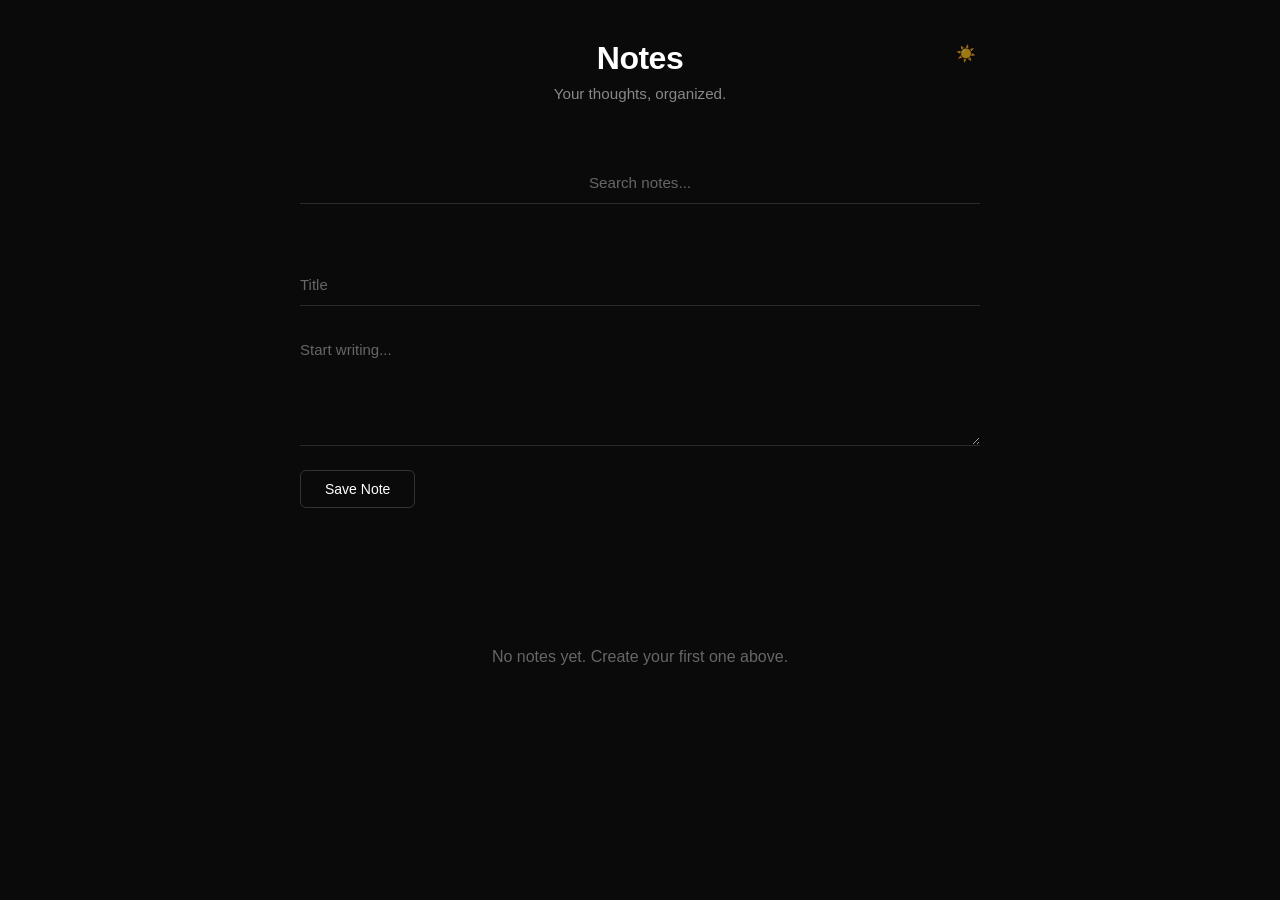
==== index.html @ 2812a77c "Rename notes-app.html to index.html" ====
<!DOCTYPE html>
<html lang="en">

<head>
    <meta charset="UTF-8">
    <meta name="viewport" content="width=device-width, initial-scale=1.0">
    <title>Notes App</title>
    <style>
        * {
            margin: 0;
            padding: 0;
            box-sizing: border-box;
        }

        :root {
            --bg-primary: #0a0a0a;
            --bg-secondary: transparent;
            --text-primary: #ffffff;
            --text-secondary: #888;
            --text-tertiary: #666;
            --border-color: #2a2a2a;
            --border-light: #1a1a1a;
            --hover-bg: #1a1a1a;
            --button-border: #333;
            --button-hover-border: #666;
        }

        [data-theme="light"] {
            --bg-primary: #ffffff;
            --bg-secondary: transparent;
            --text-primary: #0a0a0a;
            --text-secondary: #666;
            --text-tertiary: #999;
            --border-color: #e0e0e0;
            --border-light: #f0f0f0;
            --hover-bg: #f5f5f5;
            --button-border: #d0d0d0;
            --button-hover-border: #999;
        }

        body {
            font-family: -apple-system, BlinkMacSystemFont, 'Segoe UI', Roboto, Oxygen, Ubuntu, Cantarell, sans-serif;
            background: var(--bg-primary);
            min-height: 100vh;
            padding: 40px 20px;
            color: var(--text-primary);
            transition: background-color 0.3s, color 0.3s;
        }

        .container {
            max-width: 680px;
            margin: 0 auto;
            position: relative;
        }

        .theme-toggle {
            position: absolute;
            top: 0;
            right: 0;
            background: transparent;
            border: none;
            color: var(--text-tertiary);
            padding: 4px;
            border-radius: 4px;
            font-size: 16px;
            cursor: pointer;
            transition: all 0.2s;
            display: flex;
            align-items: center;
            justify-content: center;
            opacity: 0.6;
        }

        .theme-toggle:hover {
            opacity: 1;
            transform: scale(1.1);
        }

        h1 {
            color: var(--text-primary);
            text-align: center;
            margin-bottom: 8px;
            font-size: 2em;
            font-weight: 600;
            letter-spacing: -0.5px;
        }

        .subtitle {
            text-align: center;
            color: var(--text-secondary);
            font-size: 0.95em;
            margin-bottom: 60px;
            font-weight: 400;
        }

        .new-note-section {
            background: var(--bg-secondary);
            border: none;
            padding: 0;
            margin-bottom: 60px;
        }

        input,
        textarea {
            width: 100%;
            padding: 12px 0;
            margin-bottom: 20px;
            background: transparent;
            border: none;
            border-bottom: 1px solid var(--border-color);
            font-size: 15px;
            font-family: inherit;
            color: var(--text-primary);
            transition: border-color 0.3s;
        }

        input:focus,
        textarea:focus {
            outline: none;
            border-bottom-color: var(--text-secondary);
        }

        input::placeholder,
        textarea::placeholder {
            color: var(--text-tertiary);
        }

        textarea {
            min-height: 120px;
            resize: vertical;
            line-height: 1.6;
        }

        button {
            background: transparent;
            color: var(--text-primary);
            border: 1px solid var(--button-border);
            padding: 10px 24px;
            border-radius: 6px;
            font-size: 14px;
            font-weight: 500;
            cursor: pointer;
            transition: all 0.2s;
        }

        button:hover {
            border-color: var(--button-hover-border);
            background: var(--hover-bg);
        }

        button:active {
            transform: scale(0.98);
        }

        .notes-grid {
            display: flex;
            flex-direction: column;
            gap: 0;
        }

        .note-card {
            background: var(--bg-secondary);
            border: none;
            border-bottom: 1px solid var(--border-light);
            padding: 40px 0;
            transition: all 0.2s;
        }

        .note-card:last-child {
            border-bottom: none;
        }

        .note-date {
            font-size: 0.8em;
            color: var(--text-tertiary);
            margin-bottom: 12px;
            font-weight: 400;
            letter-spacing: 0.5px;
        }

        .note-title {
            font-size: 1.5em;
            font-weight: 600;
            color: var(--text-primary);
            margin-bottom: 12px;
            word-wrap: break-word;
            letter-spacing: -0.5px;
            line-height: 1.3;
        }

        .note-content {
            color: var(--text-secondary);
            line-height: 1.7;
            margin-bottom: 20px;
            word-wrap: break-word;
            white-space: pre-wrap;
            font-size: 0.95em;
        }

        .note-actions {
            display: flex;
            gap: 12px;
            align-items: center;
        }

        .read-time {
            color: var(--text-tertiary);
            font-size: 0.85em;
            margin-left: auto;
        }

        .delete-btn {
            background: transparent;
            color: var(--text-secondary);
            border: 1px solid var(--border-color);
            padding: 6px 16px;
            font-size: 13px;
        }

        .delete-btn:hover {
            background: transparent;
            color: #ff6666;
            border-color: #ff6666;
        }

        .edit-btn {
            background: transparent;
            color: var(--text-secondary);
            border: 1px solid var(--border-color);
            padding: 6px 16px;
            font-size: 13px;
        }

        .edit-btn:hover {
            background: transparent;
            color: var(--text-primary);
            border-color: var(--button-hover-border);
        }

        .empty-state {
            text-align: center;
            color: var(--text-tertiary);
            font-size: 1em;
            margin-top: 80px;
            font-weight: 400;
        }

        .search-box {
            background: var(--bg-secondary);
            border: none;
            padding: 0;
            margin-bottom: 40px;
        }

        .search-box input {
            text-align: center;
            font-size: 0.95em;
        }
    </style>
</head>

<body>
    <div class="container">
        <button class="theme-toggle" id="themeToggle">☀️</button>
        <h1>Notes</h1>
        <div class="subtitle">Your thoughts, organized.</div>

        <div class="search-box">
            <input type="text" id="searchInput" placeholder="Search notes...">
        </div>

        <div class="new-note-section">
            <input type="text" id="noteTitle" placeholder="Title">
            <textarea id="noteContent" placeholder="Start writing..."></textarea>
            <button id="addNoteBtn">Save Note</button>
        </div>

        <div class="notes-grid" id="notesGrid"></div>
        <div class="empty-state" id="emptyState" style="display: none;">
            No notes yet. Create your first one above.
        </div>
    </div>

    <script>
        class NotesApp {
            constructor() {
                this.notes = this.loadNotes();
                this.editingId = null;
                this.theme = this.loadTheme();
                this.init();
            }

            init() {
                this.applyTheme();
                this.render();
                this.attachEventListeners();
            }

            loadTheme() {
                return localStorage.getItem('theme') || 'dark';
            }

            saveTheme(theme) {
                localStorage.setItem('theme', theme);
            }

            applyTheme() {
                const body = document.body;
                const themeToggle = document.getElementById('themeToggle');

                if (this.theme === 'light') {
                    body.setAttribute('data-theme', 'light');
                    themeToggle.textContent = '🌙';
                } else {
                    body.removeAttribute('data-theme');
                    themeToggle.textContent = '☀️';
                }
            }

            toggleTheme() {
                this.theme = this.theme === 'dark' ? 'light' : 'dark';
                this.saveTheme(this.theme);
                this.applyTheme();
            }

            loadNotes() {
                const stored = localStorage.getItem('notes');
                return stored ? JSON.parse(stored) : [];
            }

            saveNotes() {
                localStorage.setItem('notes', JSON.stringify(this.notes));
            }

            addNote(title, content) {
                const note = {
                    id: Date.now(),
                    title: title || 'Untitled Note',
                    content: content,
                    date: new Date().toLocaleDateString('en-US', {
                        year: 'numeric',
                        month: 'short',
                        day: 'numeric',
                        hour: '2-digit',
                        minute: '2-digit'
                    })
                };
                this.notes.unshift(note);
                this.saveNotes();
                this.render();
            }

            deleteNote(id) {
                this.notes = this.notes.filter(note => note.id !== id);
                this.saveNotes();
                this.render();
            }

            editNote(id) {
                const note = this.notes.find(n => n.id === id);
                if (note) {
                    document.getElementById('noteTitle').value = note.title;
                    document.getElementById('noteContent').value = note.content;
                    document.getElementById('addNoteBtn').textContent = 'Update Note';
                    this.editingId = id;
                    window.scrollTo({ top: 0, behavior: 'smooth' });
                }
            }

            updateNote(id, title, content) {
                const note = this.notes.find(n => n.id === id);
                if (note) {
                    note.title = title || 'Untitled Note';
                    note.content = content;
                    note.date = new Date().toLocaleDateString('en-US', {
                        year: 'numeric',
                        month: 'short',
                        day: 'numeric',
                        hour: '2-digit',
                        minute: '2-digit'
                    });
                    this.saveNotes();
                    this.render();
                }
            }

            searchNotes(query) {
                const filtered = this.notes.filter(note =>
                    note.title.toLowerCase().includes(query.toLowerCase()) ||
                    note.content.toLowerCase().includes(query.toLowerCase())
                );
                this.renderNotes(filtered);
            }

            renderNotes(notesToRender = this.notes) {
                const grid = document.getElementById('notesGrid');
                const emptyState = document.getElementById('emptyState');

                if (notesToRender.length === 0) {
                    grid.innerHTML = '';
                    emptyState.style.display = 'block';
                    return;
                }

                emptyState.style.display = 'none';
                grid.innerHTML = notesToRender.map(note => `
                    <div class="note-card">
                        <div class="note-date">${note.date}</div>
                        <div class="note-title">${this.escapeHtml(note.title)}</div>
                        <div class="note-content">${this.escapeHtml(note.content)}</div>
                        <div class="note-actions">
                            <button class="edit-btn" onclick="app.editNote(${note.id})">Edit</button>
                            <button class="delete-btn" onclick="app.deleteNote(${note.id})">Delete</button>
                            <span class="read-time">${this.calculateReadTime(note.content)} min</span>
                        </div>
                    </div>
                `).join('');
            }

            escapeHtml(text) {
                const div = document.createElement('div');
                div.textContent = text;
                return div.innerHTML;
            }

            calculateReadTime(content) {
                const wordsPerMinute = 200;
                const words = content.trim().split(/\s+/).length;
                const time = Math.ceil(words / wordsPerMinute);
                return time || 1;
            }

            render() {
                this.renderNotes();
            }

            attachEventListeners() {
                const addBtn = document.getElementById('addNoteBtn');
                const titleInput = document.getElementById('noteTitle');
                const contentInput = document.getElementById('noteContent');
                const searchInput = document.getElementById('searchInput');
                const themeToggle = document.getElementById('themeToggle');

                // Theme toggle
                themeToggle.addEventListener('click', () => {
                    this.toggleTheme();
                });

                addBtn.addEventListener('click', () => {
                    const title = titleInput.value.trim();
                    const content = contentInput.value.trim();

                    if (!content) {
                        alert('Please write some content for your note!');
                        return;
                    }

                    if (this.editingId) {
                        this.updateNote(this.editingId, title, content);
                        this.editingId = null;
                        addBtn.textContent = 'Save Note';
                    } else {
                        this.addNote(title, content);
                    }

                    titleInput.value = '';
                    contentInput.value = '';
                });

                // Allow Enter in title to move to content
                titleInput.addEventListener('keypress', (e) => {
                    if (e.key === 'Enter') {
                        e.preventDefault();
                        contentInput.focus();
                    }
                });

                // Allow Ctrl+Enter to save
                contentInput.addEventListener('keypress', (e) => {
                    if (e.key === 'Enter' && e.ctrlKey) {
                        addBtn.click();
                    }
                });

                // Search functionality
                searchInput.addEventListener('input', (e) => {
                    this.searchNotes(e.target.value);
                });
            }
        }

        const app = new NotesApp();
    </script>
</body>

</html>
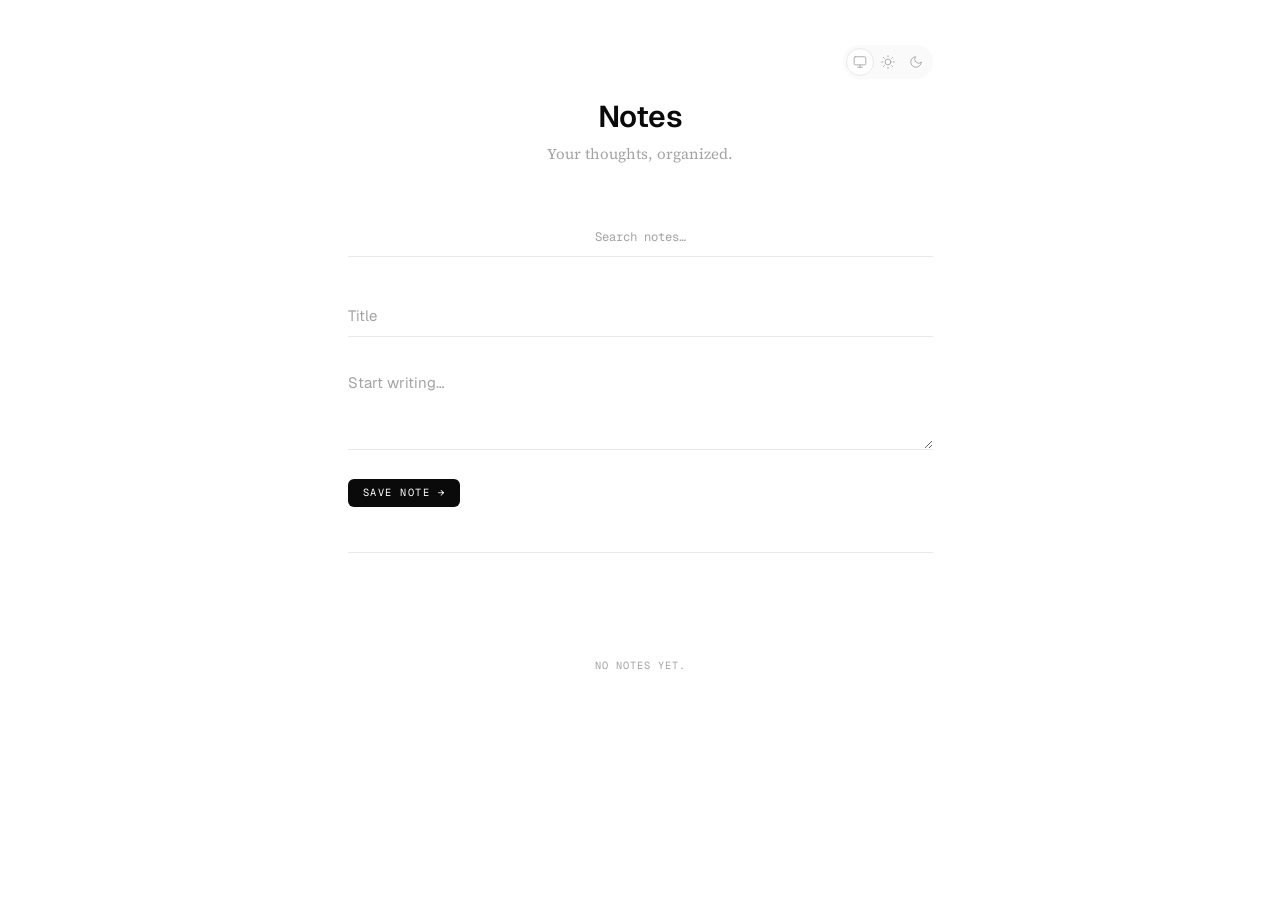
==== commit 2ed18ade: "update" ====
--- a/index.html
+++ b/index.html
@@ -1,496 +1,72 @@
 <!DOCTYPE html>
 <html lang="en">
-
 <head>
     <meta charset="UTF-8">
     <meta name="viewport" content="width=device-width, initial-scale=1.0">
-    <title>Notes App</title>
-    <style>
-        * {
-            margin: 0;
-            padding: 0;
-            box-sizing: border-box;
-        }
+    <title>notes</title>
+    <link rel="preconnect" href="https://fonts.googleapis.com">
+    <link rel="preconnect" href="https://fonts.gstatic.com" crossorigin>
+    <link href="https://fonts.googleapis.com/css2?family=Geist:wght@400;500;600&family=Geist+Mono:wght@400;500&family=Source+Serif+4:opsz,wght@8..60,400;8..60,600&display=swap" rel="stylesheet">
+    <link rel="stylesheet" href="style.css">
+    <script>
+        (function () {
+            var t = localStorage.getItem('theme') || 'system';
+            var effective = t === 'system'
+                ? (window.matchMedia('(prefers-color-scheme:light)').matches ? 'light' : 'dark')
+                : t;
+            if (effective === 'light') document.documentElement.setAttribute('data-theme', 'light');
+        })();
+    </script>
+</head>
+<body>
 
-        :root {
-            --bg-primary: #0a0a0a;
-            --bg-secondary: transparent;
-            --text-primary: #ffffff;
-            --text-secondary: #888;
-            --text-tertiary: #666;
-            --border-color: #2a2a2a;
-            --border-light: #1a1a1a;
-            --hover-bg: #1a1a1a;
-            --button-border: #333;
-            --button-hover-border: #666;
-        }
-
-        [data-theme="light"] {
-            --bg-primary: #ffffff;
-            --bg-secondary: transparent;
-            --text-primary: #0a0a0a;
-            --text-secondary: #666;
-            --text-tertiary: #999;
-            --border-color: #e0e0e0;
-            --border-light: #f0f0f0;
-            --hover-bg: #f5f5f5;
-            --button-border: #d0d0d0;
-            --button-hover-border: #999;
-        }
-
-        body {
-            font-family: -apple-system, BlinkMacSystemFont, 'Segoe UI', Roboto, Oxygen, Ubuntu, Cantarell, sans-serif;
-            background: var(--bg-primary);
-            min-height: 100vh;
-            padding: 40px 20px;
-            color: var(--text-primary);
-            transition: background-color 0.3s, color 0.3s;
-        }
-
-        .container {
-            max-width: 680px;
-            margin: 0 auto;
-            position: relative;
-        }
-
-        .theme-toggle {
-            position: absolute;
-            top: 0;
-            right: 0;
-            background: transparent;
-            border: none;
-            color: var(--text-tertiary);
-            padding: 4px;
-            border-radius: 4px;
-            font-size: 16px;
-            cursor: pointer;
-            transition: all 0.2s;
-            display: flex;
-            align-items: center;
-            justify-content: center;
-            opacity: 0.6;
-        }
-
-        .theme-toggle:hover {
-            opacity: 1;
-            transform: scale(1.1);
-        }
-
-        h1 {
-            color: var(--text-primary);
-            text-align: center;
-            margin-bottom: 8px;
-            font-size: 2em;
-            font-weight: 600;
-            letter-spacing: -0.5px;
-        }
-
-        .subtitle {
-            text-align: center;
-            color: var(--text-secondary);
-            font-size: 0.95em;
-            margin-bottom: 60px;
-            font-weight: 400;
-        }
-
-        .new-note-section {
-            background: var(--bg-secondary);
-            border: none;
-            padding: 0;
-            margin-bottom: 60px;
-        }
-
-        input,
-        textarea {
-            width: 100%;
-            padding: 12px 0;
-            margin-bottom: 20px;
-            background: transparent;
-            border: none;
-            border-bottom: 1px solid var(--border-color);
-            font-size: 15px;
-            font-family: inherit;
-            color: var(--text-primary);
-            transition: border-color 0.3s;
-        }
-
-        input:focus,
-        textarea:focus {
-            outline: none;
-            border-bottom-color: var(--text-secondary);
-        }
-
-        input::placeholder,
-        textarea::placeholder {
-            color: var(--text-tertiary);
-        }
-
-        textarea {
-            min-height: 120px;
-            resize: vertical;
-            line-height: 1.6;
-        }
-
-        button {
-            background: transparent;
-            color: var(--text-primary);
-            border: 1px solid var(--button-border);
-            padding: 10px 24px;
-            border-radius: 6px;
-            font-size: 14px;
-            font-weight: 500;
-            cursor: pointer;
-            transition: all 0.2s;
-        }
-
-        button:hover {
-            border-color: var(--button-hover-border);
-            background: var(--hover-bg);
-        }
-
-        button:active {
-            transform: scale(0.98);
-        }
-
-        .notes-grid {
-            display: flex;
-            flex-direction: column;
-            gap: 0;
-        }
-
-        .note-card {
-            background: var(--bg-secondary);
-            border: none;
-            border-bottom: 1px solid var(--border-light);
-            padding: 40px 0;
-            transition: all 0.2s;
-        }
-
-        .note-card:last-child {
-            border-bottom: none;
-        }
-
-        .note-date {
-            font-size: 0.8em;
-            color: var(--text-tertiary);
-            margin-bottom: 12px;
-            font-weight: 400;
-            letter-spacing: 0.5px;
-        }
-
-        .note-title {
-            font-size: 1.5em;
-            font-weight: 600;
-            color: var(--text-primary);
-            margin-bottom: 12px;
-            word-wrap: break-word;
-            letter-spacing: -0.5px;
-            line-height: 1.3;
-        }
-
-        .note-content {
-            color: var(--text-secondary);
-            line-height: 1.7;
-            margin-bottom: 20px;
-            word-wrap: break-word;
-            white-space: pre-wrap;
-            font-size: 0.95em;
-        }
-
-        .note-actions {
-            display: flex;
-            gap: 12px;
-            align-items: center;
-        }
-
-        .read-time {
-            color: var(--text-tertiary);
-            font-size: 0.85em;
-            margin-left: auto;
-        }
-
-        .delete-btn {
-            background: transparent;
-            color: var(--text-secondary);
-            border: 1px solid var(--border-color);
-            padding: 6px 16px;
-            font-size: 13px;
-        }
-
-        .delete-btn:hover {
-            background: transparent;
-            color: #ff6666;
-            border-color: #ff6666;
-        }
-
-        .edit-btn {
-            background: transparent;
-            color: var(--text-secondary);
-            border: 1px solid var(--border-color);
-            padding: 6px 16px;
-            font-size: 13px;
-        }
-
-        .edit-btn:hover {
-            background: transparent;
-            color: var(--text-primary);
-            border-color: var(--button-hover-border);
-        }
-
-        .empty-state {
-            text-align: center;
-            color: var(--text-tertiary);
-            font-size: 1em;
-            margin-top: 80px;
-            font-weight: 400;
-        }
-
-        .search-box {
-            background: var(--bg-secondary);
-            border: none;
-            padding: 0;
-            margin-bottom: 40px;
-        }
-
-        .search-box input {
-            text-align: center;
-            font-size: 0.95em;
-        }
-    </style>
-</head>
-
-<body>
-    <div class="container">
-        <button class="theme-toggle" id="themeToggle">☀️</button>
-        <h1>Notes</h1>
-        <div class="subtitle">Your thoughts, organized.</div>
-
-        <div class="search-box">
-            <input type="text" id="searchInput" placeholder="Search notes...">
-        </div>
-
-        <div class="new-note-section">
-            <input type="text" id="noteTitle" placeholder="Title">
-            <textarea id="noteContent" placeholder="Start writing..."></textarea>
-            <button id="addNoteBtn">Save Note</button>
-        </div>
-
-        <div class="notes-grid" id="notesGrid"></div>
-        <div class="empty-state" id="emptyState" style="display: none;">
-            No notes yet. Create your first one above.
-        </div>
+<div class="container">
+    <div class="theme-toggle" id="themeToggle">
+        <button class="theme-option active" data-theme="system" aria-label="System theme">
+            <svg width="18" height="18" viewBox="0 0 24 24" fill="none" stroke="currentColor" stroke-width="1.5" stroke-linecap="round" stroke-linejoin="round">
+                <rect x="2" y="3" width="20" height="14" rx="2" ry="2"/>
+                <line x1="8" y1="21" x2="16" y2="21"/>
+                <line x1="12" y1="17" x2="12" y2="21"/>
+            </svg>
+        </button>
+        <button class="theme-option" data-theme="light" aria-label="Light theme">
+            <svg width="18" height="18" viewBox="0 0 24 24" fill="none" stroke="currentColor" stroke-width="1.5" stroke-linecap="round" stroke-linejoin="round">
+                <circle cx="12" cy="12" r="5"/>
+                <line x1="12" y1="1" x2="12" y2="3"/>
+                <line x1="12" y1="21" x2="12" y2="23"/>
+                <line x1="4.22" y1="4.22" x2="5.64" y2="5.64"/>
+                <line x1="18.36" y1="18.36" x2="19.78" y2="19.78"/>
+                <line x1="1" y1="12" x2="3" y2="12"/>
+                <line x1="21" y1="12" x2="23" y2="12"/>
+                <line x1="4.22" y1="19.78" x2="5.64" y2="18.36"/>
+                <line x1="18.36" y1="5.64" x2="19.78" y2="4.22"/>
+            </svg>
+        </button>
+        <button class="theme-option" data-theme="dark" aria-label="Dark theme">
+            <svg width="18" height="18" viewBox="0 0 24 24" fill="none" stroke="currentColor" stroke-width="1.5" stroke-linecap="round" stroke-linejoin="round">
+                <path d="M21 12.79A9 9 0 1 1 11.21 3 7 7 0 0 0 21 12.79z"/>
+            </svg>
+        </button>
+        <div class="theme-indicator" id="themeIndicator"></div>
     </div>
 
-    <script>
-        class NotesApp {
-            constructor() {
-                this.notes = this.loadNotes();
-                this.editingId = null;
-                this.theme = this.loadTheme();
-                this.init();
-            }
+    <h1>Notes</h1>
+    <div class="subtitle">Your thoughts, organized.</div>
 
-            init() {
-                this.applyTheme();
-                this.render();
-                this.attachEventListeners();
-            }
+    <div class="search-field">
+        <input type="text" id="searchInput" placeholder="Search notes…">
+    </div>
 
-            loadTheme() {
-                return localStorage.getItem('theme') || 'dark';
-            }
+    <div class="new-note">
+        <input type="text" id="noteTitle" placeholder="Title">
+        <textarea id="noteContent" placeholder="Start writing…"></textarea>
+        <button class="btn-primary" id="addNoteBtn">SAVE NOTE →</button>
+    </div>
 
-            saveTheme(theme) {
-                localStorage.setItem('theme', theme);
-            }
+    <div class="notes-list" id="notesGrid"></div>
+    <div class="empty-state" id="emptyState" style="display:none">No notes yet.</div>
+</div>
 
-            applyTheme() {
-                const body = document.body;
-                const themeToggle = document.getElementById('themeToggle');
-
-                if (this.theme === 'light') {
-                    body.setAttribute('data-theme', 'light');
-                    themeToggle.textContent = '🌙';
-                } else {
-                    body.removeAttribute('data-theme');
-                    themeToggle.textContent = '☀️';
-                }
-            }
-
-            toggleTheme() {
-                this.theme = this.theme === 'dark' ? 'light' : 'dark';
-                this.saveTheme(this.theme);
-                this.applyTheme();
-            }
-
-            loadNotes() {
-                const stored = localStorage.getItem('notes');
-                return stored ? JSON.parse(stored) : [];
-            }
-
-            saveNotes() {
-                localStorage.setItem('notes', JSON.stringify(this.notes));
-            }
-
-            addNote(title, content) {
-                const note = {
-                    id: Date.now(),
-                    title: title || 'Untitled Note',
-                    content: content,
-                    date: new Date().toLocaleDateString('en-US', {
-                        year: 'numeric',
-                        month: 'short',
-                        day: 'numeric',
-                        hour: '2-digit',
-                        minute: '2-digit'
-                    })
-                };
-                this.notes.unshift(note);
-                this.saveNotes();
-                this.render();
-            }
-
-            deleteNote(id) {
-                this.notes = this.notes.filter(note => note.id !== id);
-                this.saveNotes();
-                this.render();
-            }
-
-            editNote(id) {
-                const note = this.notes.find(n => n.id === id);
-                if (note) {
-                    document.getElementById('noteTitle').value = note.title;
-                    document.getElementById('noteContent').value = note.content;
-                    document.getElementById('addNoteBtn').textContent = 'Update Note';
-                    this.editingId = id;
-                    window.scrollTo({ top: 0, behavior: 'smooth' });
-                }
-            }
-
-            updateNote(id, title, content) {
-                const note = this.notes.find(n => n.id === id);
-                if (note) {
-                    note.title = title || 'Untitled Note';
-                    note.content = content;
-                    note.date = new Date().toLocaleDateString('en-US', {
-                        year: 'numeric',
-                        month: 'short',
-                        day: 'numeric',
-                        hour: '2-digit',
-                        minute: '2-digit'
-                    });
-                    this.saveNotes();
-                    this.render();
-                }
-            }
-
-            searchNotes(query) {
-                const filtered = this.notes.filter(note =>
-                    note.title.toLowerCase().includes(query.toLowerCase()) ||
-                    note.content.toLowerCase().includes(query.toLowerCase())
-                );
-                this.renderNotes(filtered);
-            }
-
-            renderNotes(notesToRender = this.notes) {
-                const grid = document.getElementById('notesGrid');
-                const emptyState = document.getElementById('emptyState');
-
-                if (notesToRender.length === 0) {
-                    grid.innerHTML = '';
-                    emptyState.style.display = 'block';
-                    return;
-                }
-
-                emptyState.style.display = 'none';
-                grid.innerHTML = notesToRender.map(note => `
-                    <div class="note-card">
-                        <div class="note-date">${note.date}</div>
-                        <div class="note-title">${this.escapeHtml(note.title)}</div>
-                        <div class="note-content">${this.escapeHtml(note.content)}</div>
-                        <div class="note-actions">
-                            <button class="edit-btn" onclick="app.editNote(${note.id})">Edit</button>
-                            <button class="delete-btn" onclick="app.deleteNote(${note.id})">Delete</button>
-                            <span class="read-time">${this.calculateReadTime(note.content)} min</span>
-                        </div>
-                    </div>
-                `).join('');
-            }
-
-            escapeHtml(text) {
-                const div = document.createElement('div');
-                div.textContent = text;
-                return div.innerHTML;
-            }
-
-            calculateReadTime(content) {
-                const wordsPerMinute = 200;
-                const words = content.trim().split(/\s+/).length;
-                const time = Math.ceil(words / wordsPerMinute);
-                return time || 1;
-            }
-
-            render() {
-                this.renderNotes();
-            }
-
-            attachEventListeners() {
-                const addBtn = document.getElementById('addNoteBtn');
-                const titleInput = document.getElementById('noteTitle');
-                const contentInput = document.getElementById('noteContent');
-                const searchInput = document.getElementById('searchInput');
-                const themeToggle = document.getElementById('themeToggle');
-
-                // Theme toggle
-                themeToggle.addEventListener('click', () => {
-                    this.toggleTheme();
-                });
-
-                addBtn.addEventListener('click', () => {
-                    const title = titleInput.value.trim();
-                    const content = contentInput.value.trim();
-
-                    if (!content) {
-                        alert('Please write some content for your note!');
-                        return;
-                    }
-
-                    if (this.editingId) {
-                        this.updateNote(this.editingId, title, content);
-                        this.editingId = null;
-                        addBtn.textContent = 'Save Note';
-                    } else {
-                        this.addNote(title, content);
-                    }
-
-                    titleInput.value = '';
-                    contentInput.value = '';
-                });
-
-                // Allow Enter in title to move to content
-                titleInput.addEventListener('keypress', (e) => {
-                    if (e.key === 'Enter') {
-                        e.preventDefault();
-                        contentInput.focus();
-                    }
-                });
-
-                // Allow Ctrl+Enter to save
-                contentInput.addEventListener('keypress', (e) => {
-                    if (e.key === 'Enter' && e.ctrlKey) {
-                        addBtn.click();
-                    }
-                });
-
-                // Search functionality
-                searchInput.addEventListener('input', (e) => {
-                    this.searchNotes(e.target.value);
-                });
-            }
-        }
-
-        const app = new NotesApp();
-    </script>
+<script src="script.js"></script>
 </body>
-
 </html>
--- a/style.css
+++ b/style.css
@@ -0,0 +1,344 @@
+*, *::before, *::after {
+    margin: 0;
+    padding: 0;
+    box-sizing: border-box;
+}
+
+:root {
+    --bg: #0c0c0f;
+    --ink: #f4f4f5;
+    --gray-50: #18181b;
+    --gray-100: #1e1e22;
+    --gray-200: #2a2a30;
+    --gray-300: #3a3a42;
+    --gray-400: #8a8a92;
+    --gray-500: #a0a0a8;
+}
+
+[data-theme="light"] {
+    --bg: #ffffff;
+    --ink: #0a0a0a;
+    --gray-50: #fafafa;
+    --gray-100: #f5f5f5;
+    --gray-200: #e9e9e9;
+    --gray-300: #d4d4d4;
+    --gray-400: #a3a3a3;
+    --gray-500: #737373;
+}
+
+html {
+    font-size: 15px;
+    -webkit-font-smoothing: antialiased;
+    -moz-osx-font-smoothing: grayscale;
+}
+
+body {
+    font-family: 'Geist', system-ui, sans-serif;
+    background: var(--bg);
+    color: var(--ink);
+    min-height: 100vh;
+    line-height: 1.5;
+    transition: background-color 0.5s, color 0.5s;
+}
+
+::selection {
+    background: var(--ink);
+    color: var(--bg);
+}
+
+.container {
+    max-width: 42rem;
+    margin: 0 auto;
+    padding: 3rem 1.5rem 4rem;
+}
+
+.theme-toggle {
+    display: flex;
+    width: fit-content;
+    position: relative;
+    background: var(--gray-50);
+    border-radius: 999px;
+    padding: 3px;
+    margin-left: auto;
+    margin-bottom: 1rem;
+}
+
+.theme-option {
+    position: relative;
+    z-index: 1;
+    background: none;
+    border: none;
+    width: 28px;
+    height: 28px;
+    cursor: pointer;
+    border-radius: 999px;
+    color: var(--gray-400);
+    display: flex;
+    align-items: center;
+    justify-content: center;
+    transition: color 0.2s;
+}
+
+.theme-option svg {
+    width: 14px;
+    height: 14px;
+    position: relative;
+    z-index: 1;
+}
+
+.theme-option:hover {
+    color: var(--gray-500);
+}
+
+.theme-indicator {
+    position: absolute;
+    top: 3px;
+    left: 3px;
+    width: 28px;
+    height: 28px;
+    background: var(--bg);
+    border: 1px solid var(--gray-200);
+    border-radius: 999px;
+    transition: transform 0.3s cubic-bezier(0.16, 1, 0.3, 1), background-color 0.5s, border-color 0.5s;
+    z-index: 0;
+    pointer-events: none;
+}
+
+h1 {
+    font-family: 'Geist', system-ui, sans-serif;
+    font-size: 2rem;
+    font-weight: 600;
+    color: var(--ink);
+    text-align: center;
+    letter-spacing: -0.02em;
+    margin-bottom: 0.25rem;
+}
+
+.subtitle {
+    font-family: 'Source Serif 4', Georgia, serif;
+    font-size: 1rem;
+    color: var(--gray-400);
+    text-align: center;
+    margin-bottom: 3.5rem;
+}
+
+.search-field {
+    margin-bottom: 2.5rem;
+}
+
+.search-field input {
+    width: 100%;
+    padding: 0.75rem 0;
+    background: transparent;
+    border: none;
+    border-bottom: 1px solid var(--gray-200);
+    font-family: 'Geist Mono', ui-monospace, monospace;
+    font-size: 0.8125rem;
+    color: var(--ink);
+    outline: none;
+    transition: border-color 0.2s;
+    text-align: center;
+}
+
+.search-field input::placeholder {
+    color: var(--gray-400);
+}
+
+.search-field input:focus {
+    border-bottom-color: var(--gray-400);
+}
+
+.new-note {
+    margin-bottom: 3rem;
+    padding-bottom: 3rem;
+    border-bottom: 1px solid var(--gray-200);
+}
+
+.new-note input,
+.new-note textarea {
+    width: 100%;
+    padding: 0.75rem 0;
+    background: transparent;
+    border: none;
+    border-bottom: 1px solid var(--gray-200);
+    font-family: 'Geist', system-ui, sans-serif;
+    font-size: 1rem;
+    color: var(--ink);
+    outline: none;
+    transition: border-color 0.2s;
+    resize: vertical;
+}
+
+.new-note input::placeholder,
+.new-note textarea::placeholder {
+    color: var(--gray-400);
+}
+
+.new-note input:focus,
+.new-note textarea:focus {
+    border-bottom-color: var(--gray-400);
+}
+
+.new-note input {
+    margin-bottom: 1.5rem;
+}
+
+.new-note textarea {
+    min-height: 6rem;
+    margin-bottom: 1.5rem;
+    line-height: 1.6;
+}
+
+.btn-primary {
+    font-family: 'Geist Mono', ui-monospace, monospace;
+    font-size: 0.6875rem;
+    letter-spacing: 1.5px;
+    text-transform: uppercase;
+    background: var(--ink);
+    color: var(--bg);
+    border: none;
+    padding: 0.5rem 1rem;
+    border-radius: 6px;
+    cursor: pointer;
+    transition: opacity 0.2s, transform 0.2s;
+}
+
+.btn-primary:hover {
+    opacity: 0.85;
+}
+
+.btn-primary:active {
+    transform: scale(0.97);
+}
+
+.notes-list {
+    display: flex;
+    flex-direction: column;
+}
+
+.note-card {
+    padding: 1.5rem 0;
+    border-bottom: 1px solid var(--gray-200);
+    animation: fade-up 0.7s cubic-bezier(0.16, 1, 0.3, 1) both;
+}
+
+.note-card:last-child {
+    border-bottom: none;
+}
+
+.note-date {
+    font-family: 'Geist Mono', ui-monospace, monospace;
+    font-size: 0.625rem;
+    letter-spacing: 1px;
+    text-transform: uppercase;
+    color: var(--gray-400);
+    margin-bottom: 0.75rem;
+}
+
+.note-title {
+    font-family: 'Geist', system-ui, sans-serif;
+    font-size: 1.125rem;
+    font-weight: 600;
+    letter-spacing: -0.02em;
+    color: var(--ink);
+    margin-bottom: 0.5rem;
+    word-wrap: break-word;
+    line-height: 1.3;
+}
+
+.note-content {
+    font-family: 'Source Serif 4', Georgia, serif;
+    font-size: 1.0625rem;
+    line-height: 1.7;
+    color: var(--gray-500);
+    margin-bottom: 1rem;
+    word-wrap: break-word;
+    white-space: pre-wrap;
+}
+
+.note-actions {
+    display: flex;
+    align-items: center;
+    gap: 0.75rem;
+}
+
+.read-time {
+    font-family: 'Geist Mono', ui-monospace, monospace;
+    font-size: 0.5625rem;
+    letter-spacing: 1px;
+    text-transform: uppercase;
+    color: var(--gray-400);
+    margin-left: auto;
+}
+
+.btn-action {
+    font-family: 'Geist Mono', ui-monospace, monospace;
+    font-size: 0.625rem;
+    letter-spacing: 1px;
+    text-transform: uppercase;
+    background: transparent;
+    color: var(--gray-400);
+    border: 1px solid var(--gray-200);
+    padding: 0.25rem 0.75rem;
+    border-radius: 6px;
+    cursor: pointer;
+    transition: color 0.2s, border-color 0.2s;
+}
+
+.btn-action:hover {
+    color: var(--ink);
+    border-color: var(--gray-400);
+}
+
+.empty-state {
+    font-family: 'Geist Mono', ui-monospace, monospace;
+    font-size: 0.6875rem;
+    letter-spacing: 1px;
+    text-transform: uppercase;
+    color: var(--gray-400);
+    text-align: center;
+    padding: 4rem 0;
+}
+
+.notification {
+    position: fixed;
+    bottom: 2rem;
+    left: 50%;
+    transform: translateX(-50%) translateY(1rem);
+    font-family: 'Geist Mono', ui-monospace, monospace;
+    font-size: 0.625rem;
+    letter-spacing: 1.5px;
+    text-transform: uppercase;
+    background: var(--ink);
+    color: var(--bg);
+    padding: 0.5rem 1rem;
+    border-radius: 6px;
+    opacity: 0;
+    transition: opacity 0.3s, transform 0.3s;
+    z-index: 200;
+    pointer-events: none;
+}
+
+.notification.show {
+    opacity: 1;
+    transform: translateX(-50%) translateY(0);
+}
+
+@keyframes fade-up {
+    from {
+        opacity: 0;
+        transform: translateY(12px);
+    }
+    to {
+        opacity: 1;
+        transform: translateY(0);
+    }
+}
+
+@media (prefers-reduced-motion: reduce) {
+    *, *::before, *::after {
+        animation-duration: 0.01ms !important;
+        animation-iteration-count: 1 !important;
+        transition-duration: 0.01ms !important;
+    }
+}
